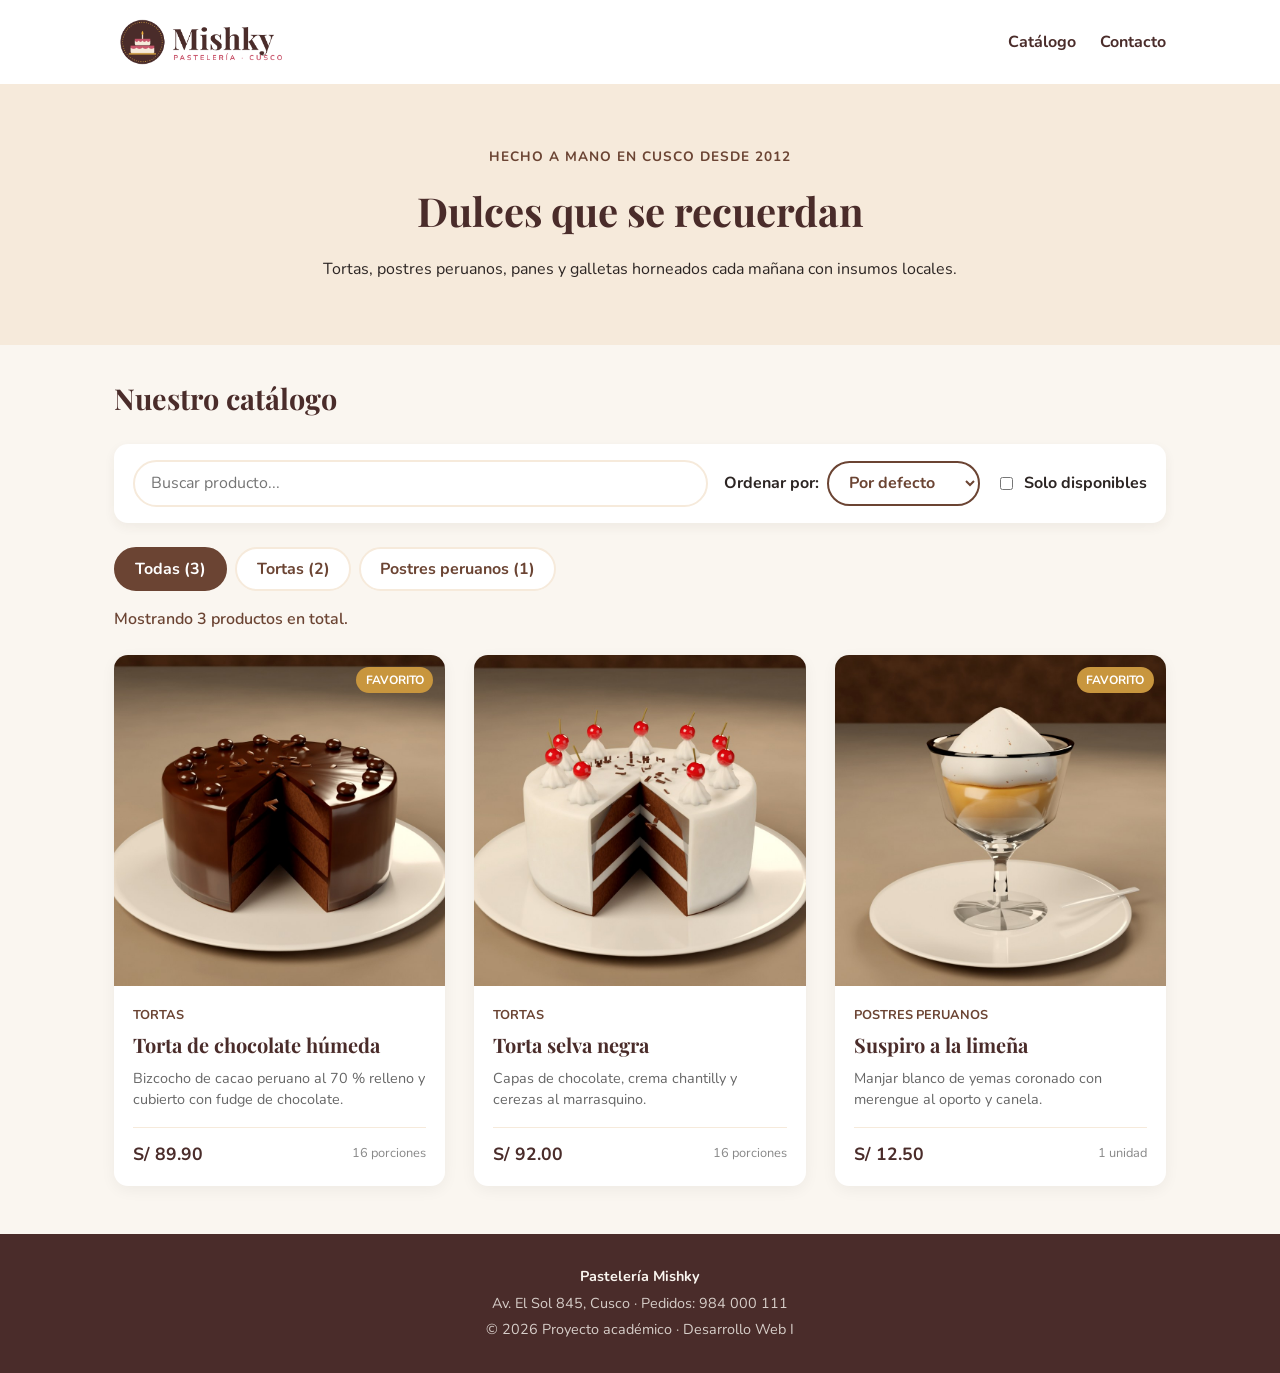
==== catalogo.html @ 74222780 "Initial commit" ====
<!DOCTYPE html>
<html lang="es">
<head>
  <meta charset="UTF-8" />
  <meta name="viewport" content="width=device-width, initial-scale=1.0" />
  <title>Catálogo - Pastelería Mishky</title>
  <meta name="description" content="Tortas, postres peruanos, panes y galletas artesanales de Pastelería Mishky." />
  <link rel="icon" href="img/favicon.png" type="image/png" />
  <link rel="preconnect" href="https://fonts.googleapis.com" />
  <link rel="preconnect" href="https://fonts.gstatic.com" crossorigin />
  <link href="https://fonts.googleapis.com/css2?family=Nunito:wght@400;600;700&family=Playfair+Display:wght@700&display=swap" rel="stylesheet" />
  <link rel="stylesheet" href="css/estilos.css" />
</head>
<body>
  <header class="cabecera">
    <div class="contenedor cabecera_fila">
      <a href="catalogo.html" class="marca">
        <img src="img/logo.png" alt="Pastelería Mishky" width="176" height="52" />
      </a>
      <nav aria-label="Principal">
        <ul class="menu">
          <li><a href="#catalogo" aria-current="page">Catálogo</a></li>
          <li><a href="#contacto">Contacto</a></li>
        </ul>
      </nav>
    </div>
  </header>

  <section class="hero">
    <div class="contenedor hero_texto">
      <p class="hero_antetitulo">Hecho a mano en Cusco desde 2012</p>
      <h1>Dulces que se recuerdan</h1>
      <p>Tortas, postres peruanos, panes y galletas horneados cada mañana con insumos locales.</p>
    </div>
  </section>

  <main id="catalogo" class="contenedor">
    <h2 class="titulo-seccion">Nuestro catálogo</h2>

    <!-- Panel de Controles Avanzados -->
    <div class="panel-controles">
      <div class="control-busqueda">
        <label for="buscar" class="sr-only">Buscar por nombre</label>
        <input type="search" id="buscar" placeholder="Buscar producto..." autocomplete="off" />
      </div>

      <div class="control-orden">
        <label for="orden">Ordenar por:</label>
        <select id="orden">
          <option value="defecto">Por defecto</option>
          <option value="precio-asc">Menor precio</option>
          <option value="precio-desc">Mayor precio</option>
          <option value="nombre-asc">Nombre A–Z</option>
        </select>
      </div>

      <div class="control-stock">
        <label class="checkbox-container">
          <input type="checkbox" id="chkDisponibles" />
          <span>Solo disponibles</span>
        </label>
      </div>
    </div>

    <!-- Filtros de categoría y mensaje accesibles -->
    <div id="filtros" class="filtros" role="group" aria-label="Filtrar por categoría"></div>
    <p id="estado" class="estado" role="status" aria-live="polite"></p>
    
    <!-- Grilla principal -->
    <ul id="grilla" class="grilla" aria-busy="true"></ul>
  </main>

  <footer id="contacto" class="pie">
    <div class="contenedor">
      <strong>Pastelería Mishky</strong>
      <p>Av. El Sol 845, Cusco · Pedidos: 984 000 111</p>
      <p>&copy; 2026 Proyecto académico · Desarrollo Web I</p>
    </div>
  </footer>

  <!-- Modal Nativo (<dialog>) -->
  <dialog id="modalProducto" class="modal-producto">
    <div class="modal-contenido">
      <button type="button" id="btnCerrarModal" class="modal-cerrar" aria-label="Cerrar ventana">&times;</button>
      <div class="modal-cuerpo">
        <div class="modal-foto-wrapper">
          <img id="modalImg" src="" alt="" />
          <span id="modalEtiqueta" class="etiqueta" hidden></span>
        </div>
        <div class="modal-info">
          <p id="modalCategoria" class="tarjeta_categoria"></p>
          <h3 id="modalNombre" class="modal-titulo"></h3>
          <p id="modalDescripcion" class="tarjeta_descripcion"></p>
          <div class="modal-detalles">
            <span id="modalPrecio" class="tarjeta_precio"></span>
            <span id="modalPorciones" class="tarjeta_porciones"></span>
          </div>
          <p id="modalStock" class="modal-stock-info"></p>
        </div>
      </div>
    </div>
  </dialog>

  <!-- Plantilla de Tarjeta -->
  <template id="tpl-producto">
    <li class="tarjeta">
      <button type="button" class="tarjeta-btn-detalle" aria-label="Ver detalle del producto">
        <figure class="tarjeta_foto">
          <img width="600" height="600" loading="lazy" alt="" />
          <span class="etiqueta" hidden></span>
        </figure>
        <div class="tarjeta_cuerpo">
          <p class="tarjeta_categoria"></p>
          <h3 class="tarjeta_nombre"></h3>
          <p class="tarjeta_descripcion"></p>
          <div class="tarjeta_pie">
            <span class="tarjeta_precio"></span>
            <span class="tarjeta_porciones"></span>
          </div>
        </div>
      </button>
    </li>
  </template>

  <!-- Plantilla Skeleton -->
  <template id="tpl-skeleton">
    <li class="tarjeta tarjeta--skeleton" aria-hidden="true">
      <div class="skeleton-foto pulse"></div>
      <div class="tarjeta_cuerpo">
        <div class="skeleton-linea corta pulse"></div>
        <div class="skeleton-linea larga pulse"></div>
        <div class="skeleton-linea media pulse"></div>
        <div class="skeleton-pie pulse"></div>
      </div>
    </li>
  </template>

  <script src="js/catalogo.js" defer></script>
</body>
</html>
---- css/estilos.css ----
/* ==========================================================================
   1. VARIABLES Y ESTILOS BASE (Pastelería Mishky)
   ========================================================================== */
:root {
  --cacao: #6b4433;
  --chocolate: #4a2c2a;
  --crema-1: #faf6f0;
  --crema-2: #f6eadb;
  --dorado: #c8963e;
  --blanco: #ffffff;
  --texto: #2c2523;
  --radio: 14px;
}

*, *::before, *::after {
  box-sizing: border-box;
}

body {
  margin: 0;
  font-family: 'Nunito', system-ui, sans-serif;
  background-color: var(--crema-1);
  color: var(--texto);
  line-height: 1.5;
}

.contenedor {
  max-width: 1100px;
  margin: 0 auto;
  padding: 0 1.5rem;
}

/* Header & Nav */
.cabecera {
  background-color: var(--blanco);
  border-bottom: 1px solid var(--crema-2);
  padding: 1rem 0;
}
.cabecera_fila {
  display: flex;
  justify-content: space-between;
  align-items: center;
}
.marca img {
  display: block;
  height: auto;
}
.menu {
  display: flex;
  gap: 1.5rem;
  list-style: none;
  margin: 0;
  padding: 0;
}
.menu a {
  text-decoration: none;
  color: var(--chocolate);
  font-weight: 700;
}

/* Hero Section */
.hero {
  background-color: var(--crema-2);
  padding: 3rem 0;
  text-align: center;
  margin-bottom: 2rem;
}
.hero_antetitulo {
  text-transform: uppercase;
  font-size: 0.85rem;
  letter-spacing: 1px;
  color: var(--cacao);
  font-weight: 700;
}
.hero h1 {
  font-family: 'Playfair Display', serif;
  font-size: 2.5rem;
  color: var(--chocolate);
  margin: 0.5rem 0;
}

/* Titulares y Filtros */
.titulo-seccion {
  font-family: 'Playfair Display', serif;
  color: var(--chocolate);
  font-size: 1.8rem;
  margin-bottom: 1.5rem;
}

.filtros {
  display: flex;
  flex-wrap: wrap;
  gap: 0.5rem;
  margin-bottom: 1rem;
}

.filtro {
  background: var(--blanco);
  border: 2px solid var(--crema-2);
  color: var(--cacao);
  padding: 0.5rem 1.2rem;
  border-radius: 999px;
  font: inherit;
  font-weight: 700;
  cursor: pointer;
  transition: all 0.2s ease;
}

.filtro[aria-pressed="true"], .filtro:hover {
  background: var(--cacao);
  color: var(--blanco);
  border-color: var(--cacao);
}

.estado {
  font-weight: 600;
  color: var(--cacao);
  margin-bottom: 1.5rem;
}
.estado--error {
  color: #a3202f;
  background: #fde8e8;
  padding: 1rem;
  border-radius: var(--radio);
}

/* ==========================================================================
   2. CONTROLES AVANZADOS Y LAYOUT DE GRILLA
   ========================================================================== */
.sr-only {
  position: absolute; width: 1px; height: 1px; padding: 0; margin: -1px;
  overflow: hidden; clip: rect(0,0,0,0); border: 0;
}

.panel-controles {
  display: flex; flex-wrap: wrap; gap: 1rem; align-items: center;
  justify-content: space-between; background: var(--blanco);
  padding: 1rem 1.2rem; border-radius: var(--radio);
  box-shadow: 0 4px 12px rgba(74, 44, 42, 0.06); margin-bottom: 1.5rem;
}
.control-busqueda { flex: 1 1 220px; }
.control-busqueda input[type="search"] {
  width: 100%; padding: 0.6rem 1rem; border: 2px solid var(--crema-2);
  border-radius: 999px; font: inherit; color: var(--chocolate);
}
.control-orden { display: flex; align-items: center; gap: 0.5rem; font-weight: 700; }
.control-orden select {
  padding: 0.55rem 1rem; border-radius: 999px; border: 2px solid var(--cacao);
  background: transparent; color: var(--cacao); font: inherit; cursor: pointer;
}
.checkbox-container { display: flex; align-items: center; gap: 0.5rem; font-weight: 700; cursor: pointer; }

/* Grilla Responsiva */
.grilla {
  display: grid;
  grid-template-columns: repeat(auto-fill, minmax(260px, 1fr));
  gap: 1.8rem;
  list-style: none;
  padding: 0;
  margin: 0 0 3rem 0;
}

/* Tarjeta */
.tarjeta {
  background: var(--blanco);
  border-radius: var(--radio);
  overflow: hidden;
  box-shadow: 0 4px 15px rgba(0,0,0,0.05);
  display: flex;
  flex-direction: column;
  transition: transform 0.2s ease, box-shadow 0.2s ease;
}
.tarjeta:hover {
  transform: translateY(-4px);
  box-shadow: 0 8px 25px rgba(74, 44, 42, 0.12);
}
.tarjeta--agotado { opacity: 0.75; filter: grayscale(0.8); }

.tarjeta-btn-detalle {
  background: none; border: none; padding: 0; margin: 0; font: inherit;
  color: inherit; text-align: left; width: 100%; height: 100%; cursor: pointer;
  display: flex; flex-direction: column;
}

.tarjeta_foto {
  position: relative; margin: 0; aspect-ratio: 1/1; overflow: hidden; background: var(--crema-2);
}
.tarjeta_foto img {
  width: 100%; height: 100%; object-fit: cover; opacity: 0;
  transition: opacity 0.4s ease, transform 0.3s ease;
}
.tarjeta_foto img.foto-cargada { opacity: 1; }

.etiqueta {
  position: absolute; top: 12px; right: 12px; background: var(--dorado);
  color: var(--blanco); font-size: 0.75rem; font-weight: 700;
  padding: 0.25rem 0.6rem; border-radius: 999px; text-transform: uppercase;
}
.etiqueta--agotado { background: #a3202f; }

.tarjeta_cuerpo { padding: 1.2rem; display: flex; flex-direction: column; flex-grow: 1; }
.tarjeta_categoria { font-size: 0.8rem; font-weight: 700; color: var(--cacao); text-transform: uppercase; margin: 0 0 0.3rem 0; }
.tarjeta_nombre { font-family: 'Playfair Display', serif; font-size: 1.25rem; color: var(--chocolate); margin: 0 0 0.5rem 0; }
.tarjeta_descripcion { font-size: 0.9rem; color: #666; margin: 0 0 1rem 0; display: -webkit-box; -webkit-line-clamp: 2; -webkit-box-orient: vertical; overflow: hidden; }
.tarjeta_pie { margin-top: auto; display: flex; justify-content: space-between; align-items: center; border-top: 1px solid var(--crema-2); padding-top: 0.8rem; }
.tarjeta_precio { font-weight: 700; font-size: 1.1rem; color: var(--chocolate); }
.tarjeta_porciones { font-size: 0.8rem; color: #888; }

/* Skeletons */
.tarjeta--skeleton { pointer-events: none; }
.skeleton-foto { width: 100%; aspect-ratio: 1/1; background: #e8ded1; }
.skeleton-linea { height: 12px; background: #e8ded1; margin-bottom: 8px; border-radius: 4px; }
.skeleton-linea.corta { width: 35%; }
.skeleton-linea.larga { width: 85%; }
.skeleton-linea.media { width: 60%; }
.skeleton-pie { height: 20px; background: #e8ded1; margin-top: 10px; border-radius: 4px; }
.pulse { animation: pulseAnim 1.4s infinite ease-in-out; }
@keyframes pulseAnim { 0% { opacity: 0.4; } 50% { opacity: 0.9; } 100% { opacity: 0.4; } }

/* Footer */
.pie { background: var(--chocolate); color: var(--crema-1); padding: 2rem 0; text-align: center; font-size: 0.9rem; }
.pie p { margin: 0.3rem 0 0 0; opacity: 0.8; }

/* Modal Nativo (<dialog>) */
.modal-producto { border: none; border-radius: 16px; padding: 0; max-width: 600px; width: 90%; box-shadow: 0 10px 30px rgba(0,0,0,0.3); }
.modal-producto::backdrop { background: rgba(0, 0, 0, 0.55); backdrop-filter: blur(3px); }
.modal-contenido { position: relative; padding: 1.5rem; background: var(--blanco); border-radius: 16px; }
.modal-cerrar { position: absolute; top: 10px; right: 15px; background: none; border: none; font-size: 2rem; color: var(--chocolate); cursor: pointer; }
.modal-cuerpo { display: grid; grid-template-columns: 1fr 1fr; gap: 1.2rem; align-items: center; }
@media (max-width: 550px) { .modal-cuerpo { grid-template-columns: 1fr; } }
.modal-foto-wrapper { position: relative; aspect-ratio: 1/1; border-radius: 12px; overflow: hidden; }
.modal-foto-wrapper img { width: 100%; height: 100%; object-fit: cover; }
.modal-titulo { font-family: "Playfair Display", serif; font-size: 1.4rem; color: var(--chocolate); margin: 0.4rem 0; }
.modal-detalles { display: flex; justify-content: space-between; align-items: center; margin: 1rem 0; }
.modal-stock-info { font-size: 0.9rem; font-weight: 700; color: var(--cacao); }
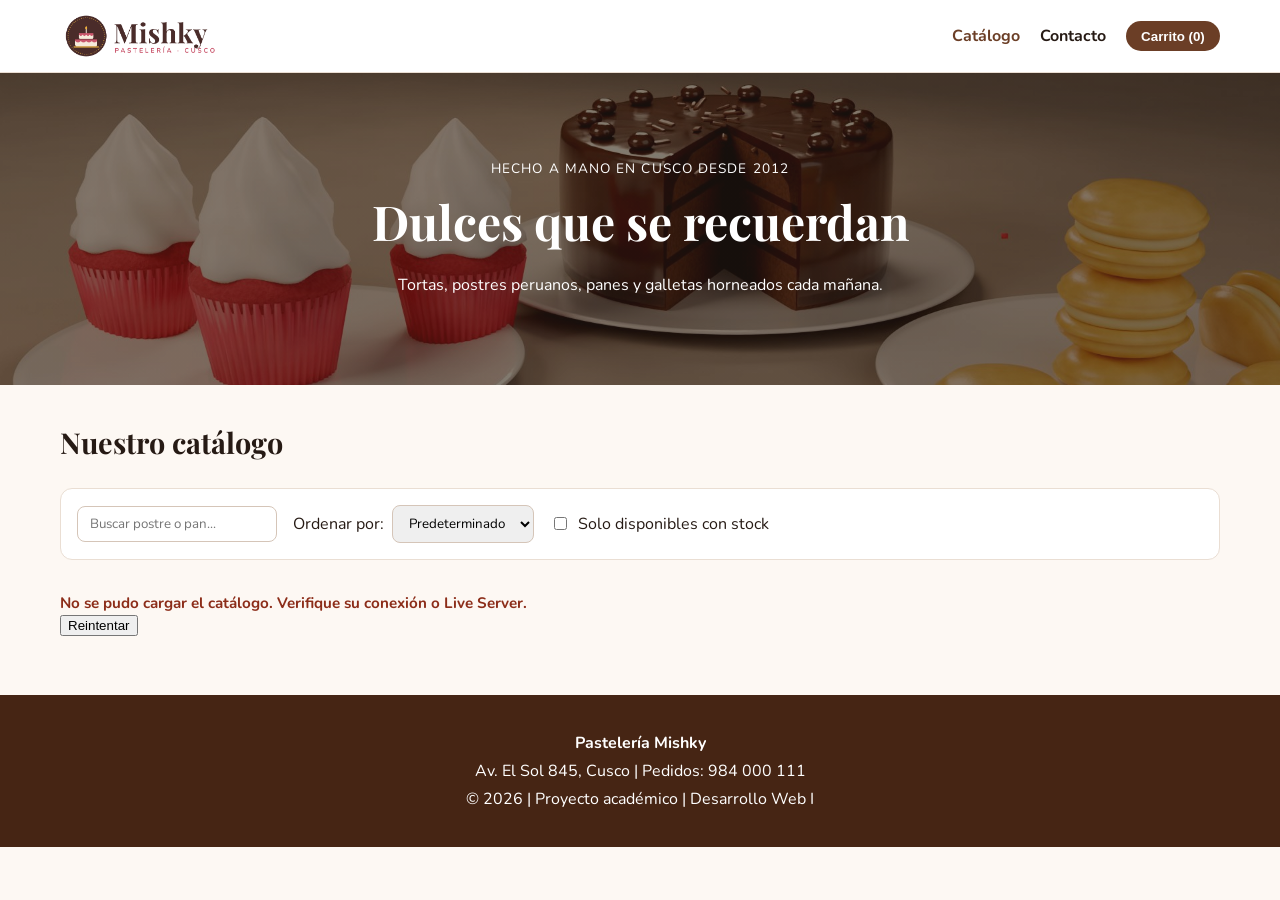
==== commit 412a755a: "Agrega sistema de favoritos y carrito" ====
--- a/catalogo.html
+++ b/catalogo.html
@@ -1,140 +1,183 @@
 <!DOCTYPE html>
 <html lang="es">
+
 <head>
-  <meta charset="UTF-8" />
-  <meta name="viewport" content="width=device-width, initial-scale=1.0" />
-  <title>Catálogo - Pastelería Mishky</title>
-  <meta name="description" content="Tortas, postres peruanos, panes y galletas artesanales de Pastelería Mishky." />
-  <link rel="icon" href="img/favicon.png" type="image/png" />
-  <link rel="preconnect" href="https://fonts.googleapis.com" />
-  <link rel="preconnect" href="https://fonts.gstatic.com" crossorigin />
-  <link href="https://fonts.googleapis.com/css2?family=Nunito:wght@400;600;700&family=Playfair+Display:wght@700&display=swap" rel="stylesheet" />
-  <link rel="stylesheet" href="css/estilos.css" />
+    <meta charset="UTF-8">
+    <meta name="viewport" content="width=device-width, initial-scale=1.0">
+    <title>Pastelería Mishky - Catálogo</title>
+    <link rel="icon" type="image/png" href="img/favicon.png">
+    <link rel="preconnect" href="https://fonts.googleapis.com">
+    <link rel="preconnect" href="https://fonts.gstatic.com" crossorigin>
+    <link
+        href="https://fonts.googleapis.com/css2?family=Nunito:wght@400;600;700&family=Playfair+Display:wght@600;700&display=swap"
+        rel="stylesheet">
+    <link rel="stylesheet" href="css/estilos.css">
 </head>
+
 <body>
-  <header class="cabecera">
-    <div class="contenedor cabecera_fila">
-      <a href="catalogo.html" class="marca">
-        <img src="img/logo.png" alt="Pastelería Mishky" width="176" height="52" />
-      </a>
-      <nav aria-label="Principal">
-        <ul class="menu">
-          <li><a href="#catalogo" aria-current="page">Catálogo</a></li>
-          <li><a href="#contacto">Contacto</a></li>
+
+    <header class="cabecera">
+        <div class="contenedor cabecera_fila">
+            <a href="catalogo.html" class="marca">
+                <img src="img/logo.png" alt="Pastelería Mishky Logo">
+            </a>
+            <nav>
+                <ul class="menu">
+                    <li><a href="catalogo.html" aria-current="page">Catálogo</a></li>
+                    <li><a href="#contacto">Contacto</a></li>
+                    <li>
+                        <button type="button" id="btn-abrir-carrito" class="btn-carrito-nav">
+                            Carrito (<span id="carrito-contador">0</span>)
+                        </button>
+                    </li>
+                </ul>
+            </nav>
+        </div>
+    </header>
+
+    <section class="hero">
+        <div class="contenedor hero_texto">
+            <p class="hero_antetitulo">Hecho a mano en Cusco desde 2012</p>
+            <h1>Dulces que se recuerdan</h1>
+            <p>Tortas, postres peruanos, panes y galletas horneados cada mañana.</p>
+        </div>
+    </section>
+
+    <main class="contenedor">
+        <h2 class="titulo-seccion">Nuestro catálogo</h2>
+
+        <!-- CONTROLES: Buscador, Ordenamiento y Disponibilidad -->
+        <div class="panel-controles">
+            <div class="control-grupo">
+                <label for="buscador" class="sr-only">Buscar por nombre</label>
+                <input type="search" id="buscador" placeholder="Buscar postre o pan..." autocomplete="off">
+            </div>
+
+            <div class="control-grupo">
+                <label for="orden">Ordenar por:</label>
+                <select id="orden">
+                    <option value="predeterminado">Predeterminado</option>
+                    <option value="favoritos">Mis favoritos</option>
+                    <option value="precio-asc">Menor precio</option>
+                    <option value="precio-desc">Mayor precio</option>
+                    <option value="nombre-asc">Nombre A–Z</option>
+                </select>
+            </div>
+
+            <div class="control-grupo control-checkbox">
+                <input type="checkbox" id="solo-disponibles">
+                <label for="solo-disponibles">Solo disponibles con stock</label>
+            </div>
+        </div>
+
+        <!-- BOTONES DE FILTRO -->
+        <div id="filtros" class="filtros" role="tablist" aria-label="Categorías de catálogo"></div>
+
+        <!-- ESTADO DE LA INTERFAZ -->
+        <div id="estado" class="estado" role="status" aria-live="polite"></div>
+
+        <!-- AVISO TEMPORAL DEL CARRITO -->
+        <p id="aviso-carrito" class="aviso-carrito" role="status" aria-live="polite" hidden></p>
+
+        <!-- GRILLA CON SKELETONS INICIALES -->
+        <ul id="grilla" class="grilla" aria-busy="true">
+            <li class="tarjeta tarjeta--skeleton" aria-hidden="true">
+                <div class="skeleton-img"></div>
+                <div class="skeleton-text"></div>
+                <div class="skeleton-text corto"></div>
+            </li>
+            <li class="tarjeta tarjeta--skeleton" aria-hidden="true">
+                <div class="skeleton-img"></div>
+                <div class="skeleton-text"></div>
+                <div class="skeleton-text corto"></div>
+            </li>
+            <li class="tarjeta tarjeta--skeleton" aria-hidden="true">
+                <div class="skeleton-img"></div>
+                <div class="skeleton-text"></div>
+                <div class="skeleton-text corto"></div>
+            </li>
+            <li class="tarjeta tarjeta--skeleton" aria-hidden="true">
+                <div class="skeleton-img"></div>
+                <div class="skeleton-text"></div>
+                <div class="skeleton-text corto"></div>
+            </li>
+            <li class="tarjeta tarjeta--skeleton" aria-hidden="true">
+                <div class="skeleton-img"></div>
+                <div class="skeleton-text"></div>
+                <div class="skeleton-text corto"></div>
+            </li>
+            <li class="tarjeta tarjeta--skeleton" aria-hidden="true">
+                <div class="skeleton-img"></div>
+                <div class="skeleton-text"></div>
+                <div class="skeleton-text corto"></div>
+            </li>
         </ul>
-      </nav>
-    </div>
-  </header>
+    </main>
 
-  <section class="hero">
-    <div class="contenedor hero_texto">
-      <p class="hero_antetitulo">Hecho a mano en Cusco desde 2012</p>
-      <h1>Dulces que se recuerdan</h1>
-      <p>Tortas, postres peruanos, panes y galletas horneados cada mañana con insumos locales.</p>
-    </div>
-  </section>
+    <footer id="contacto" class="pie">
+        <div class="contenedor">
+            <p><strong>Pastelería Mishky</strong></p>
+            <p>Av. El Sol 845, Cusco | Pedidos: 984 000 111</p>
+            <p>&copy; 2026 | Proyecto académico | Desarrollo Web I</p>
+        </div>
+    </footer>
 
-  <main id="catalogo" class="contenedor">
-    <h2 class="titulo-seccion">Nuestro catálogo</h2>
-
-    <!-- Panel de Controles Avanzados -->
-    <div class="panel-controles">
-      <div class="control-busqueda">
-        <label for="buscar" class="sr-only">Buscar por nombre</label>
-        <input type="search" id="buscar" placeholder="Buscar producto..." autocomplete="off" />
-      </div>
-
-      <div class="control-orden">
-        <label for="orden">Ordenar por:</label>
-        <select id="orden">
-          <option value="defecto">Por defecto</option>
-          <option value="precio-asc">Menor precio</option>
-          <option value="precio-desc">Mayor precio</option>
-          <option value="nombre-asc">Nombre A–Z</option>
-        </select>
-      </div>
-
-      <div class="control-stock">
-        <label class="checkbox-container">
-          <input type="checkbox" id="chkDisponibles" />
-          <span>Solo disponibles</span>
-        </label>
-      </div>
-    </div>
-
-    <!-- Filtros de categoría y mensaje accesibles -->
-    <div id="filtros" class="filtros" role="group" aria-label="Filtrar por categoría"></div>
-    <p id="estado" class="estado" role="status" aria-live="polite"></p>
-    
-    <!-- Grilla principal -->
-    <ul id="grilla" class="grilla" aria-busy="true"></ul>
-  </main>
-
-  <footer id="contacto" class="pie">
-    <div class="contenedor">
-      <strong>Pastelería Mishky</strong>
-      <p>Av. El Sol 845, Cusco · Pedidos: 984 000 111</p>
-      <p>&copy; 2026 Proyecto académico · Desarrollo Web I</p>
-    </div>
-  </footer>
-
-  <!-- Modal Nativo (<dialog>) -->
-  <dialog id="modalProducto" class="modal-producto">
-    <div class="modal-contenido">
-      <button type="button" id="btnCerrarModal" class="modal-cerrar" aria-label="Cerrar ventana">&times;</button>
-      <div class="modal-cuerpo">
-        <div class="modal-foto-wrapper">
-          <img id="modalImg" src="" alt="" />
-          <span id="modalEtiqueta" class="etiqueta" hidden></span>
-        </div>
-        <div class="modal-info">
-          <p id="modalCategoria" class="tarjeta_categoria"></p>
-          <h3 id="modalNombre" class="modal-titulo"></h3>
-          <p id="modalDescripcion" class="tarjeta_descripcion"></p>
-          <div class="modal-detalles">
-            <span id="modalPrecio" class="tarjeta_precio"></span>
-            <span id="modalPorciones" class="tarjeta_porciones"></span>
-          </div>
-          <p id="modalStock" class="modal-stock-info"></p>
-        </div>
-      </div>
-    </div>
-  </dialog>
-
-  <!-- Plantilla de Tarjeta -->
-  <template id="tpl-producto">
+   <!-- PLANTILLA DE TARJETA -->
+   <template id="plantilla-tarjeta">
     <li class="tarjeta">
-      <button type="button" class="tarjeta-btn-detalle" aria-label="Ver detalle del producto">
         <figure class="tarjeta_foto">
-          <img width="600" height="600" loading="lazy" alt="" />
-          <span class="etiqueta" hidden></span>
+            <!-- AGREGAR ESTE BOTÓN -->
+            <button type="button" class="btn-favorito" aria-label="Marcar como favorito" aria-pressed="false">🤍</button>
+            <span class="etiqueta" hidden></span>
+            <img src="" alt="" loading="lazy" decoding="async">
         </figure>
         <div class="tarjeta_cuerpo">
-          <p class="tarjeta_categoria"></p>
-          <h3 class="tarjeta_nombre"></h3>
-          <p class="tarjeta_descripcion"></p>
-          <div class="tarjeta_pie">
-            <span class="tarjeta_precio"></span>
-            <span class="tarjeta_porciones"></span>
-          </div>
+            <p class="tarjeta_categoria"></p>
+            <h3 class="tarjeta_nombre"></h3>
+            <p class="tarjeta_descripcion"></p>
+            <div class="tarjeta_pie">
+                <span class="tarjeta_precio"></span>
+                <span class="tarjeta_porciones"></span>
+            </div>
+            <button type="button" class="btn-agregar">Agregar al carrito</button>
         </div>
-      </button>
     </li>
-  </template>
+</template>
+    <!-- MODAL DIALOG -->
+    <dialog id="modal-producto" class="modal">
+        <div class="modal_contenido">
+            <button id="btn-cerrar-modal" class="modal_cerrar" aria-label="Cerrar modal">&times;</button>
+            <img id="modal-img" src="" alt="" class="modal_img">
+            <div class="modal_info">
+                <span id="modal-categoria" class="tarjeta_categoria"></span>
+                <h2 id="modal-nombre"></h2>
+                <p id="modal-descripcion"></p>
+                <p id="modal-precio" class="tarjeta_precio"></p>
+                <p id="modal-stock"></p>
+                <!-- AGREGAR ESTE BOTÓN -->
+                <button type="button" id="btn-modal-favorito" class="btn-modal-fav" aria-pressed="false">
+                    🤍 Guardar en mis favoritos
+                </button>
+            </div>
+        </div>
+    </dialog>
+    <!-- PANEL DEL CARRITO -->
+    <aside id="panel-carrito" class="carrito-panel" aria-label="Carrito de compras" hidden>
+        <div class="carrito-cabecera">
+            <h3>Tu carrito</h3>
+            <button type="button" id="btn-cerrar-carrito" aria-label="Cerrar carrito">&times;</button>
+        </div>
+        <ul id="carrito-items" class="carrito-items"></ul>
+        <div class="carrito-pie">
+            <p class="carrito-cantidad">Cantidad total: <strong id="carrito-cantidad-total">0</strong></p>
+            <p class="carrito-total">Total a pagar: <strong id="carrito-total">S/ 0.00</strong></p>
+            <div class="carrito-acciones">
+                <button type="button" id="btn-vaciar-carrito" class="btn-secundario">Vaciar carrito</button>
+            </div>
+        </div>
+    </aside>
 
-  <!-- Plantilla Skeleton -->
-  <template id="tpl-skeleton">
-    <li class="tarjeta tarjeta--skeleton" aria-hidden="true">
-      <div class="skeleton-foto pulse"></div>
-      <div class="tarjeta_cuerpo">
-        <div class="skeleton-linea corta pulse"></div>
-        <div class="skeleton-linea larga pulse"></div>
-        <div class="skeleton-linea media pulse"></div>
-        <div class="skeleton-pie pulse"></div>
-      </div>
-    </li>
-  </template>
+    <script src="js/catalogo.js"></script>
+</body>
 
-  <script src="js/catalogo.js" defer></script>
-</body>
 </html>
--- a/css/estilos.css
+++ b/css/estilos.css
@@ -1,92 +1,144 @@
-/* ==========================================================================
-   1. VARIABLES Y ESTILOS BASE (Pastelería Mishky)
-   ========================================================================== */
 :root {
-  --cacao: #6b4433;
-  --chocolate: #4a2c2a;
-  --crema-1: #faf6f0;
-  --crema-2: #f6eadb;
-  --dorado: #c8963e;
+  --cafe: #6b3e26;
+  --cafe-oscuro: #462514;
+  --crema: #fdf8f3;
+  --texto: #261a14;
+  --muted: #6e5c52;
+  --borde: #eaded3;
   --blanco: #ffffff;
-  --texto: #2c2523;
-  --radio: 14px;
-}
-
-*, *::before, *::after {
+}
+
+* {
   box-sizing: border-box;
 }
 
 body {
   margin: 0;
-  font-family: 'Nunito', system-ui, sans-serif;
-  background-color: var(--crema-1);
+  font-family: "Nunito", sans-serif;
+  background: var(--crema);
   color: var(--texto);
   line-height: 1.5;
 }
 
+h1, h2, h3 {
+  font-family: "Playfair Display", serif;
+  margin-top: 0;
+}
+
+img {
+  display: block;
+  max-width: 100%;
+}
+
 .contenedor {
-  max-width: 1100px;
+  width: min(1160px, 92%);
   margin: 0 auto;
-  padding: 0 1.5rem;
-}
-
-/* Header & Nav */
+}
+
+.sr-only {
+  position: absolute;
+  width: 1px;
+  height: 1px;
+  overflow: hidden;
+  clip: rect(0, 0, 0, 0);
+}
+
+/* Cabecera */
 .cabecera {
-  background-color: var(--blanco);
-  border-bottom: 1px solid var(--crema-2);
-  padding: 1rem 0;
-}
+  background: var(--blanco);
+  border-bottom: 1px solid var(--borde);
+  position: sticky;
+  top: 0;
+  z-index: 50;
+}
+
 .cabecera_fila {
   display: flex;
+  align-items: center;
   justify-content: space-between;
-  align-items: center;
-}
+  gap: 1rem;
+  min-height: 72px;
+}
+
 .marca img {
-  display: block;
-  height: auto;
-}
+  height: 48px;
+  width: auto;
+}
+
 .menu {
-  display: flex;
-  gap: 1.5rem;
   list-style: none;
   margin: 0;
   padding: 0;
-}
+  display: flex;
+  align-items: center;
+  gap: 1.25rem;
+}
+
 .menu a {
   text-decoration: none;
-  color: var(--chocolate);
-  font-weight: 700;
-}
-
-/* Hero Section */
+  color: var(--texto);
+  font-weight: 700;
+}
+
+.menu a[aria-current="page"],
+.menu a:hover {
+  color: var(--cafe);
+}
+
+/* Hero */
 .hero {
-  background-color: var(--crema-2);
-  padding: 3rem 0;
+  background: linear-gradient(rgba(38, 26, 20, 0.58), rgba(38, 26, 20, 0.58)),
+    url("../img/banner.jpg") center / cover no-repeat;
+  color: var(--blanco);
+  padding: 4.5rem 0;
   text-align: center;
-  margin-bottom: 2rem;
-}
+}
+
 .hero_antetitulo {
   text-transform: uppercase;
+  letter-spacing: 0.08em;
   font-size: 0.85rem;
-  letter-spacing: 1px;
-  color: var(--cacao);
-  font-weight: 700;
-}
+  margin-bottom: 0.4rem;
+}
+
 .hero h1 {
-  font-family: 'Playfair Display', serif;
-  font-size: 2.5rem;
-  color: var(--chocolate);
-  margin: 0.5rem 0;
-}
-
-/* Titulares y Filtros */
+  font-size: clamp(2rem, 4vw, 3rem);
+  margin-bottom: 0.5rem;
+}
+
+/* Sección y controles */
 .titulo-seccion {
-  font-family: 'Playfair Display', serif;
-  color: var(--chocolate);
+  margin-top: 2.2rem;
   font-size: 1.8rem;
-  margin-bottom: 1.5rem;
-}
-
+}
+
+.panel-controles {
+  display: flex;
+  flex-wrap: wrap;
+  gap: 1rem;
+  align-items: center;
+  background: var(--blanco);
+  border: 1px solid var(--borde);
+  padding: 1rem;
+  border-radius: 12px;
+  margin-bottom: 1rem;
+}
+
+.control-grupo {
+  display: flex;
+  align-items: center;
+  gap: 0.5rem;
+}
+
+.panel-controles input[type="search"],
+.panel-controles select {
+  padding: 0.5rem 0.75rem;
+  border: 1px solid #d5c5b8;
+  border-radius: 8px;
+  font-family: inherit;
+}
+
+/* Filtros */
 .filtros {
   display: flex;
   flex-wrap: wrap;
@@ -95,141 +147,375 @@
 }
 
 .filtro {
-  background: var(--blanco);
-  border: 2px solid var(--crema-2);
-  color: var(--cacao);
-  padding: 0.5rem 1.2rem;
+  border: 1px solid var(--cafe);
+  background: var(--blanco);
+  color: var(--cafe);
+  padding: 0.45rem 0.9rem;
   border-radius: 999px;
-  font: inherit;
-  font-weight: 700;
-  cursor: pointer;
-  transition: all 0.2s ease;
-}
-
-.filtro[aria-pressed="true"], .filtro:hover {
-  background: var(--cacao);
+  font-weight: 700;
+  cursor: pointer;
+}
+
+.filtro[aria-selected="true"] {
+  background: var(--cafe);
   color: var(--blanco);
-  border-color: var(--cacao);
 }
 
 .estado {
-  font-weight: 600;
-  color: var(--cacao);
-  margin-bottom: 1.5rem;
-}
+  margin-bottom: 0.6rem;
+  color: var(--muted);
+  font-size: 0.95rem;
+}
+
 .estado--error {
-  color: #a3202f;
-  background: #fde8e8;
+  color: #8c2d19;
+  font-weight: 700;
+}
+
+.aviso-carrito {
+  margin: 0 0 1rem;
+  color: var(--cafe-oscuro);
+  font-weight: 700;
+  font-size: 0.92rem;
+}
+
+/* Grilla y tarjetas */
+.grilla {
+  list-style: none;
+  margin: 0 0 3rem;
+  padding: 0;
+  display: grid;
+  grid-template-columns: repeat(auto-fill, minmax(250px, 1fr));
+  gap: 1.4rem;
+}
+
+.tarjeta {
+  background: var(--blanco);
+  border: 1px solid var(--borde);
+  border-radius: 14px;
+  overflow: hidden;
+  display: flex;
+  flex-direction: column;
+  cursor: pointer;
+  transition: transform 0.15s ease, box-shadow 0.15s ease;
+}
+
+.tarjeta:hover {
+  transform: translateY(-3px);
+  box-shadow: 0 8px 20px rgba(0, 0, 0, 0.08);
+}
+
+.tarjeta--agotado {
+  opacity: 0.78;
+}
+
+.tarjeta_foto {
+  margin: 0;
+  position: relative;
+  aspect-ratio: 4 / 3;
+  background: #f3ece5;
+}
+
+.tarjeta_foto img {
+  width: 100%;
+  height: 100%;
+  object-fit: cover;
+}
+
+.etiqueta {
+  position: absolute;
+  top: 0.65rem;
+  left: 0.65rem;
+  background: var(--cafe);
+  color: var(--blanco);
+  font-size: 0.75rem;
+  font-weight: 700;
+  padding: 0.2rem 0.6rem;
+  border-radius: 999px;
+}
+
+.etiqueta--agotado {
+  background: #8c2d19;
+}
+
+.tarjeta_cuerpo {
   padding: 1rem;
-  border-radius: var(--radio);
-}
-
-/* ==========================================================================
-   2. CONTROLES AVANZADOS Y LAYOUT DE GRILLA
-   ========================================================================== */
-.sr-only {
-  position: absolute; width: 1px; height: 1px; padding: 0; margin: -1px;
-  overflow: hidden; clip: rect(0,0,0,0); border: 0;
-}
-
-.panel-controles {
-  display: flex; flex-wrap: wrap; gap: 1rem; align-items: center;
-  justify-content: space-between; background: var(--blanco);
-  padding: 1rem 1.2rem; border-radius: var(--radio);
-  box-shadow: 0 4px 12px rgba(74, 44, 42, 0.06); margin-bottom: 1.5rem;
-}
-.control-busqueda { flex: 1 1 220px; }
-.control-busqueda input[type="search"] {
-  width: 100%; padding: 0.6rem 1rem; border: 2px solid var(--crema-2);
-  border-radius: 999px; font: inherit; color: var(--chocolate);
-}
-.control-orden { display: flex; align-items: center; gap: 0.5rem; font-weight: 700; }
-.control-orden select {
-  padding: 0.55rem 1rem; border-radius: 999px; border: 2px solid var(--cacao);
-  background: transparent; color: var(--cacao); font: inherit; cursor: pointer;
-}
-.checkbox-container { display: flex; align-items: center; gap: 0.5rem; font-weight: 700; cursor: pointer; }
-
-/* Grilla Responsiva */
-.grilla {
-  display: grid;
-  grid-template-columns: repeat(auto-fill, minmax(260px, 1fr));
-  gap: 1.8rem;
+  display: flex;
+  flex-direction: column;
+  flex: 1;
+  gap: 0.4rem;
+}
+
+.tarjeta_categoria {
+  font-size: 0.78rem;
+  text-transform: uppercase;
+  color: var(--muted);
+  font-weight: 700;
+  margin: 0;
+}
+
+.tarjeta_nombre {
+  margin: 0;
+  font-size: 1.15rem;
+}
+
+.tarjeta_descripcion {
+  margin: 0;
+  font-size: 0.9rem;
+  color: var(--muted);
+  flex: 1;
+}
+
+.tarjeta_pie {
+  display: flex;
+  justify-content: space-between;
+  align-items: baseline;
+  margin-top: 0.5rem;
+}
+
+.tarjeta_precio {
+  font-weight: 700;
+  font-size: 1.05rem;
+  color: var(--cafe-oscuro);
+}
+
+.tarjeta_porciones {
+  font-size: 0.82rem;
+  color: var(--muted);
+}
+
+/* Modal */
+.modal {
+  border: none;
+  border-radius: 14px;
+  padding: 0;
+  max-width: 520px;
+  width: 92%;
+  box-shadow: 0 16px 40px rgba(0, 0, 0, 0.25);
+}
+
+.modal::backdrop {
+  background: rgba(0, 0, 0, 0.55);
+}
+
+.modal_contenido {
+  padding: 1.25rem;
+  position: relative;
+}
+
+.modal_cerrar {
+  position: absolute;
+  top: 0.75rem;
+  right: 0.75rem;
+  background: var(--blanco);
+  border: 1px solid var(--borde);
+  border-radius: 50%;
+  width: 34px;
+  height: 34px;
+  font-size: 1.2rem;
+  cursor: pointer;
+}
+
+.modal_img {
+  width: 100%;
+  max-height: 260px;
+  object-fit: cover;
+  border-radius: 10px;
+  margin-bottom: 1rem;
+}
+
+/* Footer */
+.pie {
+  background: var(--cafe-oscuro);
+  color: var(--blanco);
+  padding: 2rem 0;
+  text-align: center;
+}
+
+.pie p {
+  margin: 0.25rem 0;
+}
+
+/* --- CARRITO --- */
+.btn-carrito-nav {
+  background: var(--cafe);
+  color: var(--blanco);
+  border: none;
+  border-radius: 999px;
+  padding: 0.45rem 0.95rem;
+  font-weight: 700;
+  cursor: pointer;
+}
+
+.btn-carrito-nav:hover {
+  background: var(--cafe-oscuro);
+}
+
+.btn-agregar {
+  margin-top: 0.6rem;
+  width: 100%;
+  padding: 0.55rem 0.8rem;
+  border: none;
+  border-radius: 8px;
+  background: var(--cafe);
+  color: var(--blanco);
+  font-weight: 700;
+  cursor: pointer;
+}
+
+.btn-agregar:hover:not(:disabled) {
+  background: var(--cafe-oscuro);
+}
+
+.btn-agregar:disabled {
+  background: #b5aaa3;
+  cursor: not-allowed;
+}
+
+.carrito-panel {
+  position: fixed;
+  top: 0;
+  right: 0;
+  width: min(360px, 100vw);
+  height: 100vh;
+  background: var(--blanco);
+  box-shadow: -6px 0 24px rgba(0, 0, 0, 0.16);
+  z-index: 1000;
+  display: flex;
+  flex-direction: column;
+  padding: 1rem;
+  gap: 0.75rem;
+}
+
+.carrito-panel[hidden] {
+  display: none;
+}
+
+.carrito-cabecera {
+  display: flex;
+  justify-content: space-between;
+  align-items: center;
+  border-bottom: 1px solid var(--borde);
+  padding-bottom: 0.5rem;
+}
+
+.carrito-items {
   list-style: none;
   padding: 0;
-  margin: 0 0 3rem 0;
-}
-
-/* Tarjeta */
-.tarjeta {
-  background: var(--blanco);
-  border-radius: var(--radio);
-  overflow: hidden;
-  box-shadow: 0 4px 15px rgba(0,0,0,0.05);
+  margin: 0;
+  flex: 1;
+  overflow-y: auto;
   display: flex;
   flex-direction: column;
-  transition: transform 0.2s ease, box-shadow 0.2s ease;
-}
-.tarjeta:hover {
-  transform: translateY(-4px);
-  box-shadow: 0 8px 25px rgba(74, 44, 42, 0.12);
-}
-.tarjeta--agotado { opacity: 0.75; filter: grayscale(0.8); }
-
-.tarjeta-btn-detalle {
-  background: none; border: none; padding: 0; margin: 0; font: inherit;
-  color: inherit; text-align: left; width: 100%; height: 100%; cursor: pointer;
-  display: flex; flex-direction: column;
-}
-
-.tarjeta_foto {
-  position: relative; margin: 0; aspect-ratio: 1/1; overflow: hidden; background: var(--crema-2);
-}
-.tarjeta_foto img {
-  width: 100%; height: 100%; object-fit: cover; opacity: 0;
-  transition: opacity 0.4s ease, transform 0.3s ease;
-}
-.tarjeta_foto img.foto-cargada { opacity: 1; }
-
-.etiqueta {
-  position: absolute; top: 12px; right: 12px; background: var(--dorado);
-  color: var(--blanco); font-size: 0.75rem; font-weight: 700;
-  padding: 0.25rem 0.6rem; border-radius: 999px; text-transform: uppercase;
-}
-.etiqueta--agotado { background: #a3202f; }
-
-.tarjeta_cuerpo { padding: 1.2rem; display: flex; flex-direction: column; flex-grow: 1; }
-.tarjeta_categoria { font-size: 0.8rem; font-weight: 700; color: var(--cacao); text-transform: uppercase; margin: 0 0 0.3rem 0; }
-.tarjeta_nombre { font-family: 'Playfair Display', serif; font-size: 1.25rem; color: var(--chocolate); margin: 0 0 0.5rem 0; }
-.tarjeta_descripcion { font-size: 0.9rem; color: #666; margin: 0 0 1rem 0; display: -webkit-box; -webkit-line-clamp: 2; -webkit-box-orient: vertical; overflow: hidden; }
-.tarjeta_pie { margin-top: auto; display: flex; justify-content: space-between; align-items: center; border-top: 1px solid var(--crema-2); padding-top: 0.8rem; }
-.tarjeta_precio { font-weight: 700; font-size: 1.1rem; color: var(--chocolate); }
-.tarjeta_porciones { font-size: 0.8rem; color: #888; }
-
-/* Skeletons */
-.tarjeta--skeleton { pointer-events: none; }
-.skeleton-foto { width: 100%; aspect-ratio: 1/1; background: #e8ded1; }
-.skeleton-linea { height: 12px; background: #e8ded1; margin-bottom: 8px; border-radius: 4px; }
-.skeleton-linea.corta { width: 35%; }
-.skeleton-linea.larga { width: 85%; }
-.skeleton-linea.media { width: 60%; }
-.skeleton-pie { height: 20px; background: #e8ded1; margin-top: 10px; border-radius: 4px; }
-.pulse { animation: pulseAnim 1.4s infinite ease-in-out; }
-@keyframes pulseAnim { 0% { opacity: 0.4; } 50% { opacity: 0.9; } 100% { opacity: 0.4; } }
-
-/* Footer */
-.pie { background: var(--chocolate); color: var(--crema-1); padding: 2rem 0; text-align: center; font-size: 0.9rem; }
-.pie p { margin: 0.3rem 0 0 0; opacity: 0.8; }
-
-/* Modal Nativo (<dialog>) */
-.modal-producto { border: none; border-radius: 16px; padding: 0; max-width: 600px; width: 90%; box-shadow: 0 10px 30px rgba(0,0,0,0.3); }
-.modal-producto::backdrop { background: rgba(0, 0, 0, 0.55); backdrop-filter: blur(3px); }
-.modal-contenido { position: relative; padding: 1.5rem; background: var(--blanco); border-radius: 16px; }
-.modal-cerrar { position: absolute; top: 10px; right: 15px; background: none; border: none; font-size: 2rem; color: var(--chocolate); cursor: pointer; }
-.modal-cuerpo { display: grid; grid-template-columns: 1fr 1fr; gap: 1.2rem; align-items: center; }
-@media (max-width: 550px) { .modal-cuerpo { grid-template-columns: 1fr; } }
-.modal-foto-wrapper { position: relative; aspect-ratio: 1/1; border-radius: 12px; overflow: hidden; }
-.modal-foto-wrapper img { width: 100%; height: 100%; object-fit: cover; }
-.modal-titulo { font-family: "Playfair Display", serif; font-size: 1.4rem; color: var(--chocolate); margin: 0.4rem 0; }
-.modal-detalles { display: flex; justify-content: space-between; align-items: center; margin: 1rem 0; }
-.modal-stock-info { font-size: 0.9rem; font-weight: 700; color: var(--cacao); }+  gap: 0.6rem;
+}
+
+.carrito-item {
+  display: flex;
+  justify-content: space-between;
+  align-items: center;
+  gap: 0.5rem;
+  border-bottom: 1px solid #f2f2f2;
+  padding-bottom: 0.5rem;
+}
+
+.carrito-controles {
+  display: flex;
+  align-items: center;
+  gap: 0.4rem;
+}
+
+.carrito-controles button {
+  width: 26px;
+  height: 26px;
+  border: 1px solid #ccc;
+  background: var(--blanco);
+  border-radius: 6px;
+  cursor: pointer;
+  font-weight: 700;
+}
+
+.carrito-pie {
+  border-top: 1px solid var(--borde);
+  padding-top: 0.75rem;
+}
+
+.carrito-cantidad,
+.carrito-total {
+  margin: 0.25rem 0;
+}
+
+.carrito-acciones {
+  display: flex;
+  gap: 0.5rem;
+  margin-top: 0.6rem;
+}
+
+.btn-secundario {
+  width: 100%;
+  padding: 0.6rem 0.8rem;
+  border: 1px solid #ccc;
+  background: #f7f7f7;
+  border-radius: 8px;
+  cursor: pointer;
+  font-weight: 700;
+}
+
+/* ==========================================================================
+   SISTEMA DE FAVORITOS DEL USUARIO
+   ========================================================================== */
+   .tarjeta {
+    position: relative; /* Necesario para posicionar el corazón */
+  }
+  
+  .btn-favorito {
+    position: absolute;
+    bottom: 12px;   /* Cambiado de top: 12px a bottom: 12px */
+    left: 12px;
+    z-index: 5;
+    width: 36px;
+    height: 36px;
+    border-radius: 50%;
+    border: none;
+    background: rgba(255, 255, 255, 0.92);
+    box-shadow: 0 2px 8px rgba(0, 0, 0, 0.15);
+    font-size: 1.1rem;
+    display: grid;
+    place-items: center;
+    cursor: pointer;
+    transition: transform 0.2s ease, background 0.2s ease;
+  }
+  
+  .btn-favorito:hover {
+    transform: scale(1.12);
+    background: #ffffff;
+  }
+  
+  .btn-favorito[aria-pressed="true"] {
+    background: #fff0f3;
+  }
+
+  .btn-favorito:focus-visible {
+    outline: 3px solid var(--dorado);
+    outline-offset: 2px;
+  }
+  
+  .btn-modal-fav {
+    margin-top: 0.8rem;
+    width: 100%;
+    padding: 0.6rem 1rem;
+    border-radius: 999px;
+    border: 2px solid var(--cacao);
+    background: transparent;
+    color: var(--cacao);
+    font: inherit;
+    font-weight: 700;
+    cursor: pointer;
+    transition: all 0.2s ease;
+  }
+  
+  .btn-modal-fav[aria-pressed="true"] {
+    background: #fff0f3;
+    border-color: #c9566c;
+    color: #a3202f;
+  }
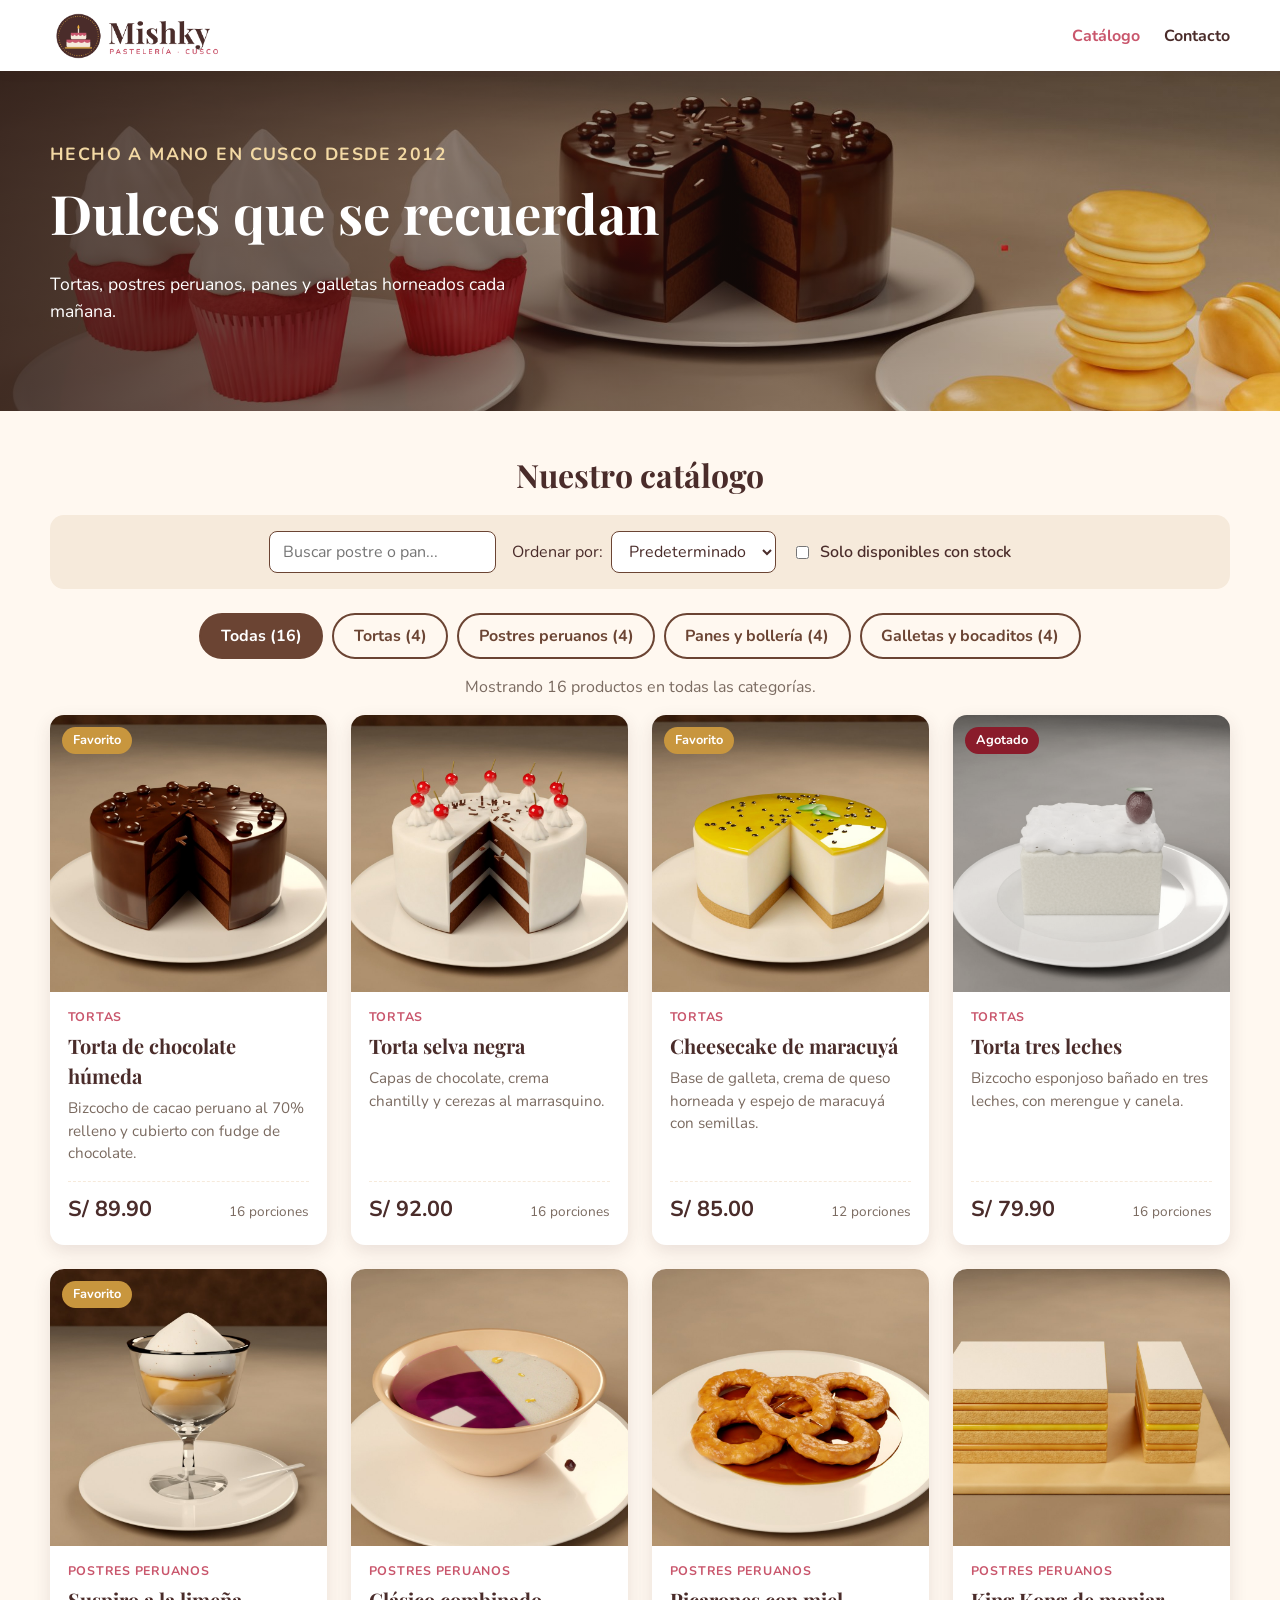
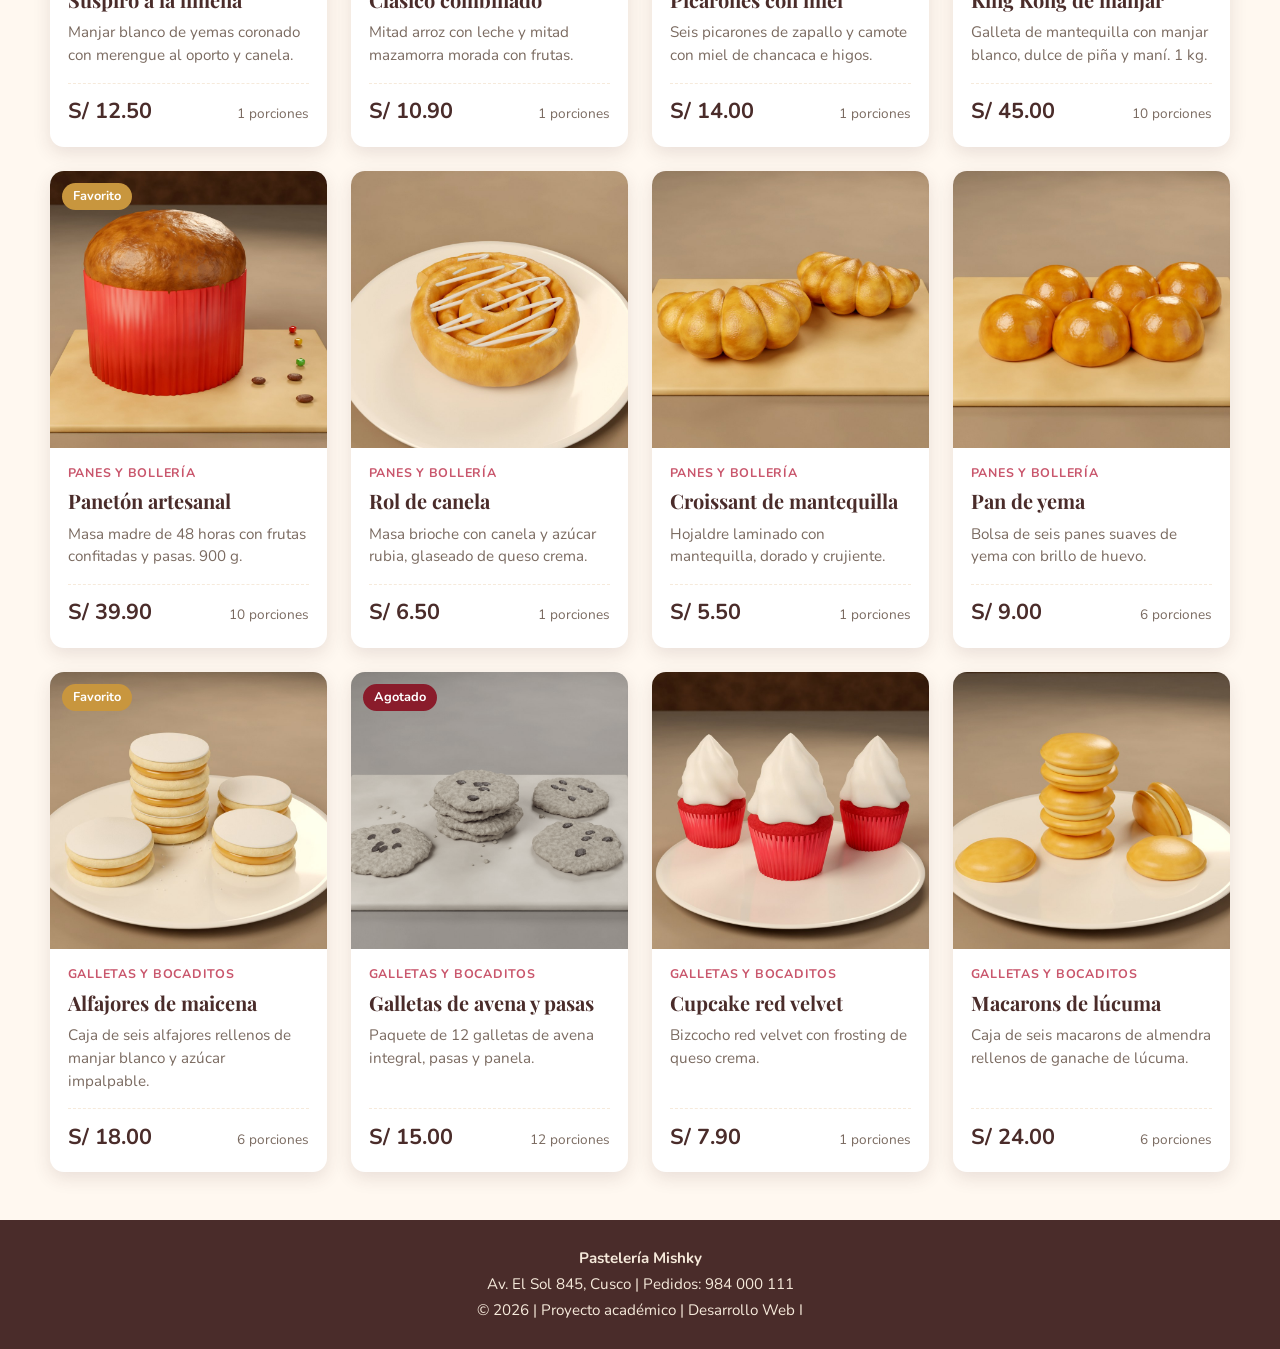
==== commit 6a120a89: "Add files via upload" ====
--- a/catalogo.html
+++ b/catalogo.html
@@ -1,183 +1,153 @@
-<!DOCTYPE html>
-<html lang="es">
-
-<head>
-    <meta charset="UTF-8">
-    <meta name="viewport" content="width=device-width, initial-scale=1.0">
-    <title>Pastelería Mishky - Catálogo</title>
-    <link rel="icon" type="image/png" href="img/favicon.png">
-    <link rel="preconnect" href="https://fonts.googleapis.com">
-    <link rel="preconnect" href="https://fonts.gstatic.com" crossorigin>
-    <link
-        href="https://fonts.googleapis.com/css2?family=Nunito:wght@400;600;700&family=Playfair+Display:wght@600;700&display=swap"
-        rel="stylesheet">
-    <link rel="stylesheet" href="css/estilos.css">
-</head>
-
-<body>
-
-    <header class="cabecera">
-        <div class="contenedor cabecera_fila">
-            <a href="catalogo.html" class="marca">
-                <img src="img/logo.png" alt="Pastelería Mishky Logo">
-            </a>
-            <nav>
-                <ul class="menu">
-                    <li><a href="catalogo.html" aria-current="page">Catálogo</a></li>
-                    <li><a href="#contacto">Contacto</a></li>
-                    <li>
-                        <button type="button" id="btn-abrir-carrito" class="btn-carrito-nav">
-                            Carrito (<span id="carrito-contador">0</span>)
-                        </button>
-                    </li>
-                </ul>
-            </nav>
-        </div>
-    </header>
-
-    <section class="hero">
-        <div class="contenedor hero_texto">
-            <p class="hero_antetitulo">Hecho a mano en Cusco desde 2012</p>
-            <h1>Dulces que se recuerdan</h1>
-            <p>Tortas, postres peruanos, panes y galletas horneados cada mañana.</p>
-        </div>
-    </section>
-
-    <main class="contenedor">
-        <h2 class="titulo-seccion">Nuestro catálogo</h2>
-
-        <!-- CONTROLES: Buscador, Ordenamiento y Disponibilidad -->
-        <div class="panel-controles">
-            <div class="control-grupo">
-                <label for="buscador" class="sr-only">Buscar por nombre</label>
-                <input type="search" id="buscador" placeholder="Buscar postre o pan..." autocomplete="off">
-            </div>
-
-            <div class="control-grupo">
-                <label for="orden">Ordenar por:</label>
-                <select id="orden">
-                    <option value="predeterminado">Predeterminado</option>
-                    <option value="favoritos">Mis favoritos</option>
-                    <option value="precio-asc">Menor precio</option>
-                    <option value="precio-desc">Mayor precio</option>
-                    <option value="nombre-asc">Nombre A–Z</option>
-                </select>
-            </div>
-
-            <div class="control-grupo control-checkbox">
-                <input type="checkbox" id="solo-disponibles">
-                <label for="solo-disponibles">Solo disponibles con stock</label>
-            </div>
-        </div>
-
-        <!-- BOTONES DE FILTRO -->
-        <div id="filtros" class="filtros" role="tablist" aria-label="Categorías de catálogo"></div>
-
-        <!-- ESTADO DE LA INTERFAZ -->
-        <div id="estado" class="estado" role="status" aria-live="polite"></div>
-
-        <!-- AVISO TEMPORAL DEL CARRITO -->
-        <p id="aviso-carrito" class="aviso-carrito" role="status" aria-live="polite" hidden></p>
-
-        <!-- GRILLA CON SKELETONS INICIALES -->
-        <ul id="grilla" class="grilla" aria-busy="true">
-            <li class="tarjeta tarjeta--skeleton" aria-hidden="true">
-                <div class="skeleton-img"></div>
-                <div class="skeleton-text"></div>
-                <div class="skeleton-text corto"></div>
-            </li>
-            <li class="tarjeta tarjeta--skeleton" aria-hidden="true">
-                <div class="skeleton-img"></div>
-                <div class="skeleton-text"></div>
-                <div class="skeleton-text corto"></div>
-            </li>
-            <li class="tarjeta tarjeta--skeleton" aria-hidden="true">
-                <div class="skeleton-img"></div>
-                <div class="skeleton-text"></div>
-                <div class="skeleton-text corto"></div>
-            </li>
-            <li class="tarjeta tarjeta--skeleton" aria-hidden="true">
-                <div class="skeleton-img"></div>
-                <div class="skeleton-text"></div>
-                <div class="skeleton-text corto"></div>
-            </li>
-            <li class="tarjeta tarjeta--skeleton" aria-hidden="true">
-                <div class="skeleton-img"></div>
-                <div class="skeleton-text"></div>
-                <div class="skeleton-text corto"></div>
-            </li>
-            <li class="tarjeta tarjeta--skeleton" aria-hidden="true">
-                <div class="skeleton-img"></div>
-                <div class="skeleton-text"></div>
-                <div class="skeleton-text corto"></div>
-            </li>
-        </ul>
-    </main>
-
-    <footer id="contacto" class="pie">
-        <div class="contenedor">
-            <p><strong>Pastelería Mishky</strong></p>
-            <p>Av. El Sol 845, Cusco | Pedidos: 984 000 111</p>
-            <p>&copy; 2026 | Proyecto académico | Desarrollo Web I</p>
-        </div>
-    </footer>
-
-   <!-- PLANTILLA DE TARJETA -->
-   <template id="plantilla-tarjeta">
-    <li class="tarjeta">
-        <figure class="tarjeta_foto">
-            <!-- AGREGAR ESTE BOTÓN -->
-            <button type="button" class="btn-favorito" aria-label="Marcar como favorito" aria-pressed="false">🤍</button>
-            <span class="etiqueta" hidden></span>
-            <img src="" alt="" loading="lazy" decoding="async">
-        </figure>
-        <div class="tarjeta_cuerpo">
-            <p class="tarjeta_categoria"></p>
-            <h3 class="tarjeta_nombre"></h3>
-            <p class="tarjeta_descripcion"></p>
-            <div class="tarjeta_pie">
-                <span class="tarjeta_precio"></span>
-                <span class="tarjeta_porciones"></span>
-            </div>
-            <button type="button" class="btn-agregar">Agregar al carrito</button>
-        </div>
-    </li>
-</template>
-    <!-- MODAL DIALOG -->
-    <dialog id="modal-producto" class="modal">
-        <div class="modal_contenido">
-            <button id="btn-cerrar-modal" class="modal_cerrar" aria-label="Cerrar modal">&times;</button>
-            <img id="modal-img" src="" alt="" class="modal_img">
-            <div class="modal_info">
-                <span id="modal-categoria" class="tarjeta_categoria"></span>
-                <h2 id="modal-nombre"></h2>
-                <p id="modal-descripcion"></p>
-                <p id="modal-precio" class="tarjeta_precio"></p>
-                <p id="modal-stock"></p>
-                <!-- AGREGAR ESTE BOTÓN -->
-                <button type="button" id="btn-modal-favorito" class="btn-modal-fav" aria-pressed="false">
-                    🤍 Guardar en mis favoritos
-                </button>
-            </div>
-        </div>
-    </dialog>
-    <!-- PANEL DEL CARRITO -->
-    <aside id="panel-carrito" class="carrito-panel" aria-label="Carrito de compras" hidden>
-        <div class="carrito-cabecera">
-            <h3>Tu carrito</h3>
-            <button type="button" id="btn-cerrar-carrito" aria-label="Cerrar carrito">&times;</button>
-        </div>
-        <ul id="carrito-items" class="carrito-items"></ul>
-        <div class="carrito-pie">
-            <p class="carrito-cantidad">Cantidad total: <strong id="carrito-cantidad-total">0</strong></p>
-            <p class="carrito-total">Total a pagar: <strong id="carrito-total">S/ 0.00</strong></p>
-            <div class="carrito-acciones">
-                <button type="button" id="btn-vaciar-carrito" class="btn-secundario">Vaciar carrito</button>
-            </div>
-        </div>
-    </aside>
-
-    <script src="js/catalogo.js"></script>
-</body>
-
+<!DOCTYPE html>
+<html lang="es">
+
+<head>
+    <meta charset="UTF-8">
+    <meta name="viewport" content="width=device-width, initial-scale=1.0">
+    <title>Pastelería Mishky - Catálogo</title>
+    <link rel="icon" type="image/png" href="img/favicon.png">
+    <link rel="preconnect" href="https://fonts.googleapis.com">
+    <link rel="preconnect" href="https://fonts.gstatic.com" crossorigin>
+    <link
+        href="https://fonts.googleapis.com/css2?family=Nunito:wght@400;600;700&family=Playfair+Display:wght@600;700&display=swap"
+        rel="stylesheet">
+    <link rel="stylesheet" href="css/estilos.css">
+</head>
+
+<body>
+
+    <header class="cabecera">
+        <div class="contenedor cabecera_fila">
+            <a href="catalogo.html" class="marca">
+                <img src="img/logo.png" alt="Pastelería Mishky Logo">
+            </a>
+            <nav>
+                <ul class="menu">
+                    <li><a href="catalogo.html" aria-current="page">Catálogo</a></li>
+                    <li><a href="#contacto">Contacto</a></li>
+                </ul>
+            </nav>
+        </div>
+    </header>
+
+    <section class="hero">
+        <div class="contenedor hero_texto">
+            <p class="hero_antetitulo">Hecho a mano en Cusco desde 2012</p>
+            <h1>Dulces que se recuerdan</h1>
+            <p>Tortas, postres peruanos, panes y galletas horneados cada mañana.</p>
+        </div>
+    </section>
+
+    <main class="contenedor">
+        <h2 class="titulo-seccion">Nuestro catálogo</h2>
+
+        <!-- CONTROLES: Buscador, Ordenamiento y Disponibilidad -->
+        <div class="panel-controles">
+            <div class="control-grupo">
+                <label for="buscador" class="sr-only">Buscar por nombre</label>
+                <input type="search" id="buscador" placeholder="Buscar postre o pan..." autocomplete="off">
+            </div>
+
+            <div class="control-grupo">
+                <label for="orden">Ordenar por:</label>
+                <select id="orden">
+                    <option value="predeterminado">Predeterminado</option>
+                    <option value="precio-asc">Menor precio</option>
+                    <option value="precio-desc">Mayor precio</option>
+                    <option value="nombre-asc">Nombre A–Z</option>
+                </select>
+            </div>
+
+            <div class="control-grupo control-checkbox">
+                <input type="checkbox" id="solo-disponibles">
+                <label for="solo-disponibles">Solo disponibles con stock</label>
+            </div>
+        </div>
+
+        <!-- BOTONES DE FILTRO -->
+        <div id="filtros" class="filtros" role="tablist" aria-label="Categorías de catálogo"></div>
+
+        <!-- ESTADO DE LA INTERFAZ -->
+        <div id="estado" class="estado" role="status" aria-live="polite"></div>
+
+        <!-- GRILLA CON SKELETONS INICIALES -->
+        <ul id="grilla" class="grilla" aria-busy="true">
+            <li class="tarjeta tarjeta--skeleton" aria-hidden="true">
+                <div class="skeleton-img"></div>
+                <div class="skeleton-text"></div>
+                <div class="skeleton-text corto"></div>
+            </li>
+            <li class="tarjeta tarjeta--skeleton" aria-hidden="true">
+                <div class="skeleton-img"></div>
+                <div class="skeleton-text"></div>
+                <div class="skeleton-text corto"></div>
+            </li>
+            <li class="tarjeta tarjeta--skeleton" aria-hidden="true">
+                <div class="skeleton-img"></div>
+                <div class="skeleton-text"></div>
+                <div class="skeleton-text corto"></div>
+            </li>
+            <li class="tarjeta tarjeta--skeleton" aria-hidden="true">
+                <div class="skeleton-img"></div>
+                <div class="skeleton-text"></div>
+                <div class="skeleton-text corto"></div>
+            </li>
+            <li class="tarjeta tarjeta--skeleton" aria-hidden="true">
+                <div class="skeleton-img"></div>
+                <div class="skeleton-text"></div>
+                <div class="skeleton-text corto"></div>
+            </li>
+            <li class="tarjeta tarjeta--skeleton" aria-hidden="true">
+                <div class="skeleton-img"></div>
+                <div class="skeleton-text"></div>
+                <div class="skeleton-text corto"></div>
+            </li>
+        </ul>
+    </main>
+
+    <footer id="contacto" class="pie">
+        <div class="contenedor">
+            <p><strong>Pastelería Mishky</strong></p>
+            <p>Av. El Sol 845, Cusco | Pedidos: 984 000 111</p>
+            <p>&copy; 2026 | Proyecto académico | Desarrollo Web I</p>
+        </div>
+    </footer>
+
+    <!-- PLANTILLA DE TARJETA -->
+    <template id="plantilla-tarjeta">
+        <li class="tarjeta">
+            <figure class="tarjeta_foto">
+                <span class="etiqueta" hidden></span>
+                <img src="" alt="" loading="lazy" decoding="async">
+            </figure>
+            <div class="tarjeta_cuerpo">
+                <p class="tarjeta_categoria"></p>
+                <h3 class="tarjeta_nombre"></h3>
+                <p class="tarjeta_descripcion"></p>
+                <div class="tarjeta_pie">
+                    <span class="tarjeta_precio"></span>
+                    <span class="tarjeta_porciones"></span>
+                </div>
+            </div>
+        </li>
+    </template>
+
+    <!-- MODAL DIALOG -->
+    <dialog id="modal-producto" class="modal">
+        <div class="modal_contenido">
+            <button id="btn-cerrar-modal" class="modal_cerrar" aria-label="Cerrar modal">&times;</button>
+            <img id="modal-img" src="" alt="" class="modal_img">
+            <div class="modal_info">
+                <span id="modal-categoria" class="tarjeta_categoria"></span>
+                <h2 id="modal-nombre"></h2>
+                <p id="modal-descripcion"></p>
+                <p id="modal-precio" class="tarjeta_precio"></p>
+                <p id="modal-stock"></p>
+            </div>
+        </div>
+    </dialog>
+
+    <script src="js/catalogo.js"></script>
+</body>
+
 </html>
--- a/css/estilos.css
+++ b/css/estilos.css
@@ -1,127 +1,136 @@
+/* Pastelería Mishky - Estilos del catálogo */
 :root {
-  --cafe: #6b3e26;
-  --cafe-oscuro: #462514;
-  --crema: #fdf8f3;
-  --texto: #261a14;
-  --muted: #6e5c52;
-  --borde: #eaded3;
+  --crema: #fff8f0;
+  --crema-2: #f6eadb;
+  --chocolate: #4a2c2a;
+  --cacao: #6b4433;
+  --rosa: #c9566c;
+  --dorado: #c8963e;
+  --gris: #7a6a60;
   --blanco: #ffffff;
-}
-
-* {
+  --radio: 14px;
+  --sombra: 0 6px 18px rgba(74, 44, 42, 0.12);
+}
+
+*, *::before, *::after {
   box-sizing: border-box;
 }
 
 body {
   margin: 0;
-  font-family: "Nunito", sans-serif;
+  font-family: "Nunito", system-ui, sans-serif;
+  color: var(--chocolate);
   background: var(--crema);
-  color: var(--texto);
   line-height: 1.5;
 }
 
-h1, h2, h3 {
-  font-family: "Playfair Display", serif;
-  margin-top: 0;
-}
-
 img {
+  max-width: 100%;
   display: block;
-  max-width: 100%;
 }
 
 .contenedor {
-  width: min(1160px, 92%);
-  margin: 0 auto;
-}
-
-.sr-only {
-  position: absolute;
-  width: 1px;
-  height: 1px;
-  overflow: hidden;
-  clip: rect(0, 0, 0, 0);
+  width: min(1180px, 100% - 2rem);
+  margin-inline: auto;
 }
 
 /* Cabecera */
 .cabecera {
-  background: var(--blanco);
-  border-bottom: 1px solid var(--borde);
   position: sticky;
   top: 0;
-  z-index: 50;
+  z-index: 10;
+  background: var(--blanco);
+  box-shadow: 0 2px 10px rgba(74, 44, 42, 0.08);
 }
 
 .cabecera_fila {
   display: flex;
   align-items: center;
   justify-content: space-between;
-  gap: 1rem;
-  min-height: 72px;
+  padding-block: 0.6rem;
 }
 
 .marca img {
-  height: 48px;
+  height: 52px;
   width: auto;
 }
 
 .menu {
+  display: flex;
+  gap: 1.5rem;
   list-style: none;
   margin: 0;
   padding: 0;
-  display: flex;
-  align-items: center;
-  gap: 1.25rem;
 }
 
 .menu a {
+  color: var(--chocolate);
+  font-weight: 700;
   text-decoration: none;
-  color: var(--texto);
-  font-weight: 700;
-}
-
-.menu a[aria-current="page"],
-.menu a:hover {
-  color: var(--cafe);
+}
+
+.menu a:hover,
+.menu a[aria-current="page"] {
+  color: var(--rosa);
 }
 
 /* Hero */
 .hero {
-  background: linear-gradient(rgba(38, 26, 20, 0.58), rgba(38, 26, 20, 0.58)),
+  min-height: 340px;
+  display: flex;
+  align-items: center;
+  color: var(--blanco);
+  background: linear-gradient(
+      90deg,
+      rgba(40, 22, 18, 0.82) 0%,
+      rgba(40, 22, 18, 0.35) 60%,
+      rgba(40, 22, 18, 0) 100%
+    ),
     url("../img/banner.jpg") center / cover no-repeat;
-  color: var(--blanco);
-  padding: 4.5rem 0;
+}
+
+.hero_texto {
+  max-width: 1180px;
+}
+
+.hero_antetitulo {
+  color: #f3d9a4;
+  font-weight: 700;
+  letter-spacing: 0.08em;
+  text-transform: uppercase;
+  font-size: 0.85rem;
+  margin: 0;
+}
+
+.hero h1 {
+  font-family: "Playfair Display", Georgia, serif;
+  font-size: clamp(2rem, 5vw, 3.4rem);
+  margin: 0.3rem 0;
+}
+
+.hero p {
+  max-width: 30rem;
+  font-size: 1.1rem;
+}
+
+/* Filtros y Controles */
+.titulo-seccion {
+  font-family: "Playfair Display", Georgia, serif;
+  font-size: 2rem;
   text-align: center;
-}
-
-.hero_antetitulo {
-  text-transform: uppercase;
-  letter-spacing: 0.08em;
-  font-size: 0.85rem;
-  margin-bottom: 0.4rem;
-}
-
-.hero h1 {
-  font-size: clamp(2rem, 4vw, 3rem);
-  margin-bottom: 0.5rem;
-}
-
-/* Sección y controles */
-.titulo-seccion {
-  margin-top: 2.2rem;
-  font-size: 1.8rem;
+  margin: 2.5rem 0 1rem;
 }
 
 .panel-controles {
   display: flex;
   flex-wrap: wrap;
   gap: 1rem;
+  justify-content: center;
   align-items: center;
-  background: var(--blanco);
-  border: 1px solid var(--borde);
+  margin-bottom: 1.5rem;
+  background: var(--crema-2);
   padding: 1rem;
-  border-radius: 12px;
-  margin-bottom: 1rem;
+  border-radius: var(--radio);
 }
 
 .control-grupo {
@@ -130,139 +139,158 @@
   gap: 0.5rem;
 }
 
-.panel-controles input[type="search"],
-.panel-controles select {
-  padding: 0.5rem 0.75rem;
-  border: 1px solid #d5c5b8;
+.control-grupo input[type="search"],
+.control-grupo select {
+  font: inherit;
+  padding: 0.5rem 0.8rem;
+  border: 1px solid var(--cacao);
   border-radius: 8px;
-  font-family: inherit;
-}
-
-/* Filtros */
+  background: var(--blanco);
+  color: var(--chocolate);
+}
+
+.control-checkbox {
+  font-weight: 600;
+  cursor: pointer;
+}
+
 .filtros {
   display: flex;
   flex-wrap: wrap;
-  gap: 0.5rem;
+  justify-content: center;
+  gap: 0.6rem;
   margin-bottom: 1rem;
 }
 
 .filtro {
-  border: 1px solid var(--cafe);
-  background: var(--blanco);
-  color: var(--cafe);
-  padding: 0.45rem 0.9rem;
+  font: inherit;
+  font-weight: 700;
+  cursor: pointer;
+  padding: 0.55rem 1.2rem;
   border-radius: 999px;
-  font-weight: 700;
-  cursor: pointer;
-}
-
-.filtro[aria-selected="true"] {
-  background: var(--cafe);
+  border: 2px solid var(--cacao);
+  background: transparent;
+  color: var(--cacao);
+  transition: background 0.25s, color 0.25s, transform 0.25s;
+}
+
+.filtro:hover {
+  transform: translateY(-2px);
+}
+
+.filtro[aria-pressed="true"] {
+  background: var(--cacao);
   color: var(--blanco);
 }
 
 .estado {
-  margin-bottom: 0.6rem;
-  color: var(--muted);
-  font-size: 0.95rem;
+  text-align: center;
+  color: var(--gris);
+  min-height: 1.5em;
 }
 
 .estado--error {
-  color: #8c2d19;
-  font-weight: 700;
-}
-
-.aviso-carrito {
-  margin: 0 0 1rem;
-  color: var(--cafe-oscuro);
-  font-weight: 700;
-  font-size: 0.92rem;
-}
-
-/* Grilla y tarjetas */
+  color: #a3202f;
+  font-weight: 700;
+}
+
+/* Grilla y Tarjetas */
 .grilla {
   list-style: none;
-  margin: 0 0 3rem;
   padding: 0;
+  margin: 1rem 0 3rem;
   display: grid;
+  gap: 1.5rem;
   grid-template-columns: repeat(auto-fill, minmax(250px, 1fr));
-  gap: 1.4rem;
 }
 
 .tarjeta {
   background: var(--blanco);
-  border: 1px solid var(--borde);
-  border-radius: 14px;
+  border-radius: var(--radio);
   overflow: hidden;
+  box-shadow: var(--sombra);
   display: flex;
   flex-direction: column;
+  transition: transform 0.25s, box-shadow 0.25s;
   cursor: pointer;
-  transition: transform 0.15s ease, box-shadow 0.15s ease;
 }
 
 .tarjeta:hover {
-  transform: translateY(-3px);
-  box-shadow: 0 8px 20px rgba(0, 0, 0, 0.08);
-}
-
-.tarjeta--agotado {
-  opacity: 0.78;
+  transform: translateY(-4px);
+  box-shadow: 0 12px 26px rgba(74, 44, 42, 0.18);
 }
 
 .tarjeta_foto {
+  position: relative;
   margin: 0;
-  position: relative;
-  aspect-ratio: 4 / 3;
-  background: #f3ece5;
+  width: 100%;
+  aspect-ratio: 1 / 1;
+  background: var(--crema-2);
+  overflow: hidden;
 }
 
 .tarjeta_foto img {
   width: 100%;
   height: 100%;
   object-fit: cover;
+  object-position: center;
+  display: block;
+  opacity: 0;
+  transition: opacity 0.4s ease-in-out;
+}
+
+.tarjeta_foto img.foto-cargada {
+  opacity: 1;
 }
 
 .etiqueta {
   position: absolute;
-  top: 0.65rem;
-  left: 0.65rem;
-  background: var(--cafe);
+  top: 12px;
+  left: 12px;
+  background: var(--dorado);
   color: var(--blanco);
-  font-size: 0.75rem;
-  font-weight: 700;
-  padding: 0.2rem 0.6rem;
+  font-size: 0.8rem;
+  font-weight: 700;
+  padding: 0.25rem 0.7rem;
   border-radius: 999px;
+  z-index: 2;
 }
 
 .etiqueta--agotado {
-  background: #8c2d19;
+  background: #8a1c2b;
+}
+
+.tarjeta--agotado img {
+  filter: grayscale(0.85);
+  opacity: 0.75;
 }
 
 .tarjeta_cuerpo {
-  padding: 1rem;
+  padding: 1rem 1.1rem 1.2rem;
   display: flex;
   flex-direction: column;
   flex: 1;
-  gap: 0.4rem;
 }
 
 .tarjeta_categoria {
+  margin: 0;
+  color: var(--rosa);
   font-size: 0.78rem;
+  font-weight: 700;
   text-transform: uppercase;
-  color: var(--muted);
-  font-weight: 700;
-  margin: 0;
+  letter-spacing: 0.06em;
 }
 
 .tarjeta_nombre {
-  margin: 0;
-  font-size: 1.15rem;
+  font-family: "Playfair Display", Georgia, serif;
+  font-size: 1.25rem;
+  margin: 0.25rem 0 0.4rem;
 }
 
 .tarjeta_descripcion {
-  margin: 0;
-  font-size: 0.9rem;
-  color: var(--muted);
+  margin: 0 0 1rem;
+  color: var(--gris);
+  font-size: 0.95rem;
   flex: 1;
 }
 
@@ -270,252 +298,112 @@
   display: flex;
   justify-content: space-between;
   align-items: baseline;
-  margin-top: 0.5rem;
+  border-top: 1px dashed var(--crema-2);
+  padding-top: 0.7rem;
 }
 
 .tarjeta_precio {
-  font-weight: 700;
-  font-size: 1.05rem;
-  color: var(--cafe-oscuro);
+  font-size: 1.35rem;
+  font-weight: 700;
+  color: var(--chocolate);
 }
 
 .tarjeta_porciones {
-  font-size: 0.82rem;
-  color: var(--muted);
-}
-
-/* Modal */
+  font-size: 0.85rem;
+  color: var(--gris);
+}
+
+/* Skeleton Loading */
+.tarjeta--skeleton {
+  pointer-events: none;
+  height: 320px;
+  background: var(--blanco);
+  padding: 1rem;
+  display: flex;
+  flex-direction: column;
+  gap: 0.8rem;
+}
+
+.skeleton-img, .skeleton-text {
+  background: linear-gradient(90deg, #eee 25%, #e0e0e0 50%, #eee 75%);
+  background-size: 200% 100%;
+  animation: pulso 1.5s infinite;
+  border-radius: 6px;
+}
+
+.skeleton-img { width: 100%; height: 180px; }
+.skeleton-text { width: 100%; height: 16px; }
+.skeleton-text.corto { width: 60%; }
+
+@keyframes pulso {
+  0% { background-position: 200% 0; }
+  100% { background-position: -200% 0; }
+}
+
+/* Modal <dialog> Nativo */
 .modal {
   border: none;
-  border-radius: 14px;
+  border-radius: var(--radio);
   padding: 0;
-  max-width: 520px;
-  width: 92%;
-  box-shadow: 0 16px 40px rgba(0, 0, 0, 0.25);
+  max-width: 550px;
+  width: 90%;
+  box-shadow: 0 10px 30px rgba(0,0,0,0.3);
 }
 
 .modal::backdrop {
-  background: rgba(0, 0, 0, 0.55);
+  background: rgba(0, 0, 0, 0.6);
+  backdrop-filter: blur(3px);
 }
 
 .modal_contenido {
-  padding: 1.25rem;
   position: relative;
+  background: var(--blanco);
+  padding: 1.5rem;
+  display: flex;
+  flex-direction: column;
+  gap: 1rem;
 }
 
 .modal_cerrar {
   position: absolute;
-  top: 0.75rem;
-  right: 0.75rem;
-  background: var(--blanco);
-  border: 1px solid var(--borde);
-  border-radius: 50%;
-  width: 34px;
-  height: 34px;
-  font-size: 1.2rem;
+  top: 10px;
+  right: 15px;
+  background: transparent;
+  border: none;
+  font-size: 1.8rem;
   cursor: pointer;
+  color: var(--chocolate);
 }
 
 .modal_img {
   width: 100%;
-  max-height: 260px;
+  height: 250px;
   object-fit: cover;
-  border-radius: 10px;
-  margin-bottom: 1rem;
-}
-
-/* Footer */
-.pie {
-  background: var(--cafe-oscuro);
-  color: var(--blanco);
-  padding: 2rem 0;
-  text-align: center;
-}
-
-.pie p {
-  margin: 0.25rem 0;
-}
-
-/* --- CARRITO --- */
-.btn-carrito-nav {
-  background: var(--cafe);
-  color: var(--blanco);
+  border-radius: 8px;
+}
+
+.btn-reintentar {
+  font: inherit;
+  margin-top: 0.5rem;
+  padding: 0.4rem 1rem;
+  background: var(--rosa);
+  color: white;
   border: none;
-  border-radius: 999px;
-  padding: 0.45rem 0.95rem;
-  font-weight: 700;
-  cursor: pointer;
-}
-
-.btn-carrito-nav:hover {
-  background: var(--cafe-oscuro);
-}
-
-.btn-agregar {
-  margin-top: 0.6rem;
-  width: 100%;
-  padding: 0.55rem 0.8rem;
-  border: none;
-  border-radius: 8px;
-  background: var(--cafe);
-  color: var(--blanco);
-  font-weight: 700;
-  cursor: pointer;
-}
-
-.btn-agregar:hover:not(:disabled) {
-  background: var(--cafe-oscuro);
-}
-
-.btn-agregar:disabled {
-  background: #b5aaa3;
-  cursor: not-allowed;
-}
-
-.carrito-panel {
-  position: fixed;
-  top: 0;
-  right: 0;
-  width: min(360px, 100vw);
-  height: 100vh;
-  background: var(--blanco);
-  box-shadow: -6px 0 24px rgba(0, 0, 0, 0.16);
-  z-index: 1000;
-  display: flex;
-  flex-direction: column;
-  padding: 1rem;
-  gap: 0.75rem;
-}
-
-.carrito-panel[hidden] {
-  display: none;
-}
-
-.carrito-cabecera {
-  display: flex;
-  justify-content: space-between;
-  align-items: center;
-  border-bottom: 1px solid var(--borde);
-  padding-bottom: 0.5rem;
-}
-
-.carrito-items {
-  list-style: none;
-  padding: 0;
-  margin: 0;
-  flex: 1;
-  overflow-y: auto;
-  display: flex;
-  flex-direction: column;
-  gap: 0.6rem;
-}
-
-.carrito-item {
-  display: flex;
-  justify-content: space-between;
-  align-items: center;
-  gap: 0.5rem;
-  border-bottom: 1px solid #f2f2f2;
-  padding-bottom: 0.5rem;
-}
-
-.carrito-controles {
-  display: flex;
-  align-items: center;
-  gap: 0.4rem;
-}
-
-.carrito-controles button {
-  width: 26px;
-  height: 26px;
-  border: 1px solid #ccc;
-  background: var(--blanco);
   border-radius: 6px;
   cursor: pointer;
-  font-weight: 700;
-}
-
-.carrito-pie {
-  border-top: 1px solid var(--borde);
-  padding-top: 0.75rem;
-}
-
-.carrito-cantidad,
-.carrito-total {
-  margin: 0.25rem 0;
-}
-
-.carrito-acciones {
-  display: flex;
-  gap: 0.5rem;
-  margin-top: 0.6rem;
-}
-
-.btn-secundario {
-  width: 100%;
-  padding: 0.6rem 0.8rem;
-  border: 1px solid #ccc;
-  background: #f7f7f7;
-  border-radius: 8px;
-  cursor: pointer;
-  font-weight: 700;
-}
-
-/* ==========================================================================
-   SISTEMA DE FAVORITOS DEL USUARIO
-   ========================================================================== */
-   .tarjeta {
-    position: relative; /* Necesario para posicionar el corazón */
-  }
-  
-  .btn-favorito {
-    position: absolute;
-    bottom: 12px;   /* Cambiado de top: 12px a bottom: 12px */
-    left: 12px;
-    z-index: 5;
-    width: 36px;
-    height: 36px;
-    border-radius: 50%;
-    border: none;
-    background: rgba(255, 255, 255, 0.92);
-    box-shadow: 0 2px 8px rgba(0, 0, 0, 0.15);
-    font-size: 1.1rem;
-    display: grid;
-    place-items: center;
-    cursor: pointer;
-    transition: transform 0.2s ease, background 0.2s ease;
-  }
-  
-  .btn-favorito:hover {
-    transform: scale(1.12);
-    background: #ffffff;
-  }
-  
-  .btn-favorito[aria-pressed="true"] {
-    background: #fff0f3;
-  }
-
-  .btn-favorito:focus-visible {
-    outline: 3px solid var(--dorado);
-    outline-offset: 2px;
-  }
-  
-  .btn-modal-fav {
-    margin-top: 0.8rem;
-    width: 100%;
-    padding: 0.6rem 1rem;
-    border-radius: 999px;
-    border: 2px solid var(--cacao);
-    background: transparent;
-    color: var(--cacao);
-    font: inherit;
-    font-weight: 700;
-    cursor: pointer;
-    transition: all 0.2s ease;
-  }
-  
-  .btn-modal-fav[aria-pressed="true"] {
-    background: #fff0f3;
-    border-color: #c9566c;
-    color: #a3202f;
-  }+}
+
+.sr-only {
+  position: absolute; width: 1px; height: 1px; padding: 0; margin: -1px;
+  overflow: hidden; clip: rect(0,0,0,0); border: 0;
+}
+
+.pie {
+  background: var(--chocolate);
+  color: var(--crema-2);
+  text-align: center;
+  padding: 1.5rem 0;
+  font-size: 0.95rem;
+}
+
+.pie p { margin: 0.2rem 0; }
